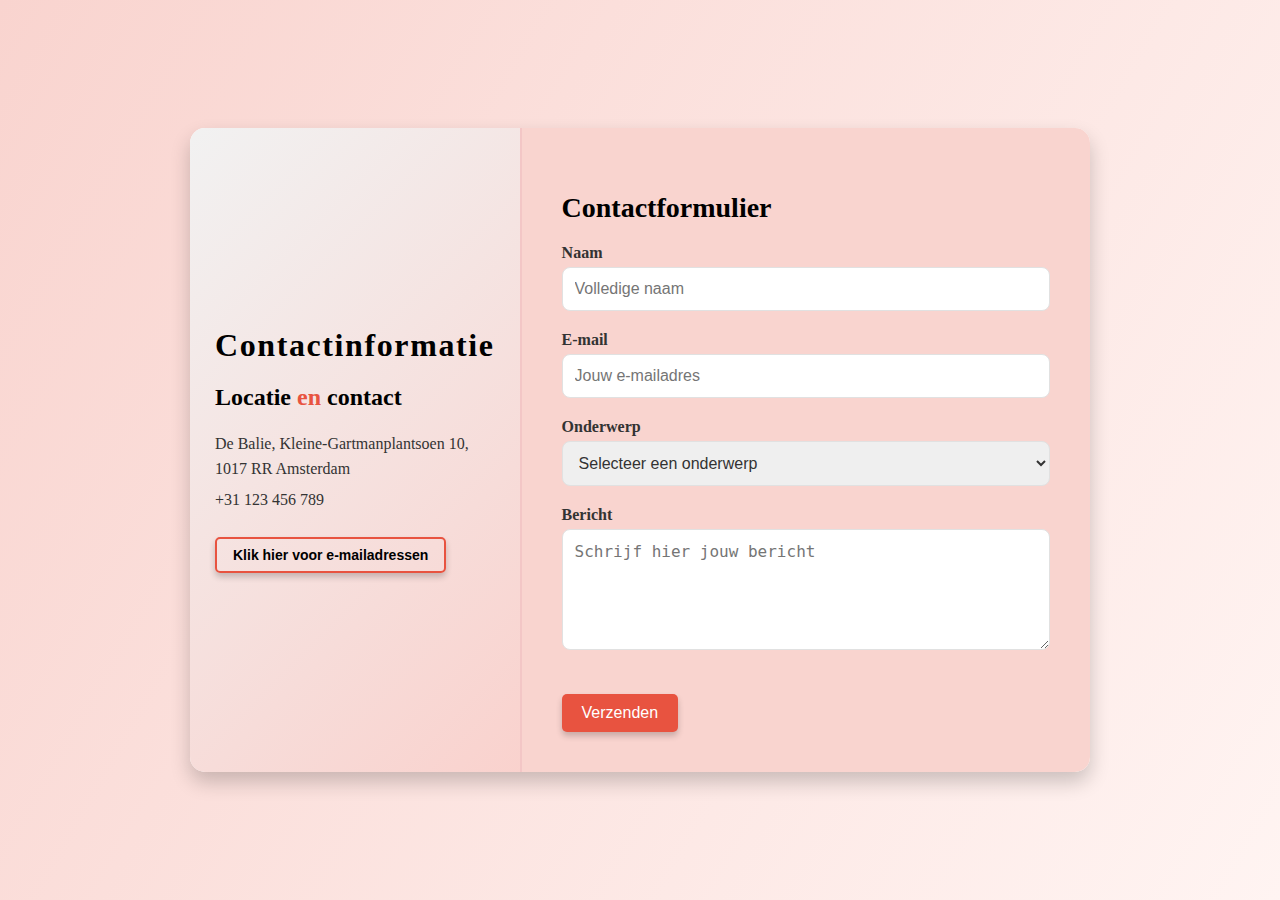
==== index.html @ cf5937b4 "opmaak gegeven aan de contactpagina #133" ====
<!DOCTYPE html>
<html lang="en">
<head>
  <meta charset="UTF-8">
  <meta name="viewport" content="width=device-width, initial-scale=1.0">
  <title>Contact Form Design</title>
  <!-- Link naar externe CSS-bestanden -->
  <link rel="stylesheet" href="styles/style.css">
  <link rel="stylesheet" href="https://cdnjs.cloudflare.com/ajax/libs/animate.css/4.1.1/animate.min.css">
</head>
<body class="centered-layout">
  <main class="container">
    <!-- Sectie: Contactinformatie kaart -->
    <section class="info-card">
      <header class="info-header">
        <h1>Contactinformatie</h1>
      </header>

      <div class="info-content">
        <h2>Locatie <span class="highlight">en</span> contact</h2>
        <!-- Locatie en telefoonnummer -->
     
        
        <p>De Balie, Kleine-Gartmanplantsoen 10, 1017 RR Amsterdam</p>
        <p>+31 123 456 789</p>
        
        <!-- Knop om e-mailadressen te tonen -->
        <button id="toggle-emails" class="toggle-button">
          Klik hier voor e-mailadressen
        </button>
        
        <!-- Verborgen sectie met e-maildetails -->
        <div id="email-details" class="email-details hidden">
          <h2>E-mailadressen</h2>
          <ul>
            <li><strong>Algemene vragen:</strong> <a href="mailto:redactie@redpers.nl">redactie@redpers.nl</a></li>
            <li><strong>Gastartikel insturen:</strong> <a href="mailto:meedoen@redpers.nl">meedoen@redpers.nl</a></li>
            <li><strong>Hoofdredactie:</strong> <a href="mailto:redactie@redpers.nl">redactie@redpers.nl</a></li>
            <li><strong>Vertrouwenspersoon:</strong> <a href="mailto:frederique@redpers.nl">frederique@redpers.nl</a></li>
          </ul>
        </div>
      </div>
    </section>
    
    <!-- Sectie: Contactformulier -->
    <section class="contact-form">
      <header>
        <h2>Contactformulier</h2>
      </header>
     
      <!-- Formulier om contactgegevens en een bericht in te vullen -->
      <form>
        <div class="form-group">
          <label for="name">Naam</label>
          <input type="text" id="name" name="name" placeholder="Volledige naam" required>
        </div>
        <div class="form-group">
          <label for="email">E-mail</label>
          <input type="email" id="email" name="email" placeholder="Jouw e-mailadres" required>
        </div>
        
        <div class="form-group">
          <label for="topic">Onderwerp</label>
          <select id="topic" name="topic" required>
            <option value="" disabled selected>Selecteer een onderwerp</option>
            <option value="algemeen">Algemene vragen</option>
            <option value="meedoen">Deelname Red Pers</option>
            <option value="hoofdredactie">Contact hoofdredactie</option>
            <option value="vertrouwenspersoon">Contact vertrouwenspersoon</option>
          </select>
        </div>
       
        <div class="form-group">
          <label for="message">Bericht</label>
          <textarea id="message" name="message" placeholder="Schrijf hier jouw bericht" rows="5" required></textarea>
        </div>
        <div id="form-feedback" class="feedback hidden"></div>
        <button type="submit" class="submit-btn">Verzenden</button>
      </form>
    </section>
  </main>
 
    </section>
  </main>
 
  <!-- Link naar externe JavaScript-bestand -->
  <script src="script/script.js"></script>
</body>
</html>
---- styles/style.css ----
* {
   
    box-sizing: border-box; 
  }
  
  body {
  
  /* ==== Kleuren ==== */
  --c-primary: #000000; /* Zwart, voor belangrijkste elementen */
  --c-bg-accent: #F9D4CF; /* Lichtroze, voor achtergronden */
  --c-accent: #E85340; /* Rood, voor knoppen en accenten */
  --c-text: #FFFFFF; /* Wit, voor tekst op donkere achtergronden */
  --c-placeholder:#333333; /* Donkergrijs, voor placeholders */
  --c-error: #721c24; /* Rood, voor foutmeldingen */
  --c-success: #155724; /* Groen, voor succesmeldingen */
  
  
   /* ==== Typografie ==== */
  /* Fonts */
  --font-heading: "Tiempos Headline", sans-serif; /* Voor koppen */
  --font-body: "Inter", sans-serif; /* Voor gewone tekst */
  
   
  /* Font-groottes */
  --fs-h1: 2rem; /* Grootste koppen (H1) */
  --fs-h2: 1.75rem; /* Subkoppen (H2) */
  --fs-h3: 1.5rem; /* Kleine koppen (H3) */
  --fs-h4: 1.25rem; /* Kleinste koppen (H4) */
  --fs-body: 1rem; /* Voor gewone tekst */
  --fs-author: 0.75rem; /* Voor kleine tekst (zoals auteursinfo) */
  
  
  /* Regelhoogtes */
   --lh-h1: 1.2; /* H1 regelhoogte */
   --lh-heading: 1.4; /* H2 en H3 regelhoogte */
   --lh-body: 1.6; /* Regelhoogte voor gewone tekst */
   --lh-small: 1.4; /* Regelhoogte voor kleine tekst */
  
  
  /* Font-gewichten */
  --fw-h1: 700; /* Vet, voor H1 */
  --fw-heading: 600; /* Halfvet, voor H2 en H3 */
  --fw-body: 400; /* Normaal, voor gewone tekst */
  --fw-small: 300; /* Licht, voor kleine tekst */
  
  
  /* ==== Tekst Transform ==== */
  --txt-none: none;/* Geen hoofdletterwijzigingen */
  --txt-upper: uppercase; /* Volledig in hoofdletters */
  
  /* ==== Letter Spacing ==== */
  --ls-small: 0.025em; /* Voor subtiele extra ruimte (bijvoorbeeld bodytekst en labels) */
  --ls-medium: 0.05em; /* Voor kopteksten (zoals H1, H2) */
  --ls-large: 0.1em;  /* Voor knoppen of subtitels */
  
  }


/* ==== body opmaak van de contactpagina ==== */
.centered-layout {
  display: flex;
  margin: 0%;
  padding: 0%;
  justify-content: center;
  align-items: center;
  height: 100vh;
  background: linear-gradient(120deg, var(--c-bg-accent), #fff4f2);
}

/* ==== Linkerkant sectie opmaak van de container ==== */

.container {
  display: flex;
  background-color: var(--c-text);
  border-radius: 0.9375rem;
  overflow: hidden;
  box-shadow: 0 0.625rem 1.25rem rgba(0, 0, 0, 0.2);
  max-width: 900px;
  width: 90%;
}
/* Info kaart stijl */

.info-card {
  background: linear-gradient(135deg, rgba(240, 240, 240, 0.9), rgba(249, 205, 200, 0.9));
  padding: 1.5625rem;
  flex: 1;
  display: flex;
  flex-direction: column;
  justify-content: center;
  text-align: left;
  border-right: 0.125rem solid #f3c6c6;
}

.info-card p {
  margin: 0.3125rem 0;
  font-size: var(--fs-body);
  line-height: var(--lh-body);
  color: var(--c-placeholder);
}

.info-header h1 {
  font-weight: var(--fw-h1); 
  letter-spacing: var(--ls-medium); 
  margin: 0; 
}

.highlight {
  color:var(--c-accent); 
  font-weight: var(--fw-h1); 
}

.info-card button {
  color: var(--c-primary);
  background-color: transparent; 
  border: 0.125rem solid var(--c-accent); 
  padding: 0.5rem 1rem; 
  font-size: 0.875rem;
  cursor: pointer;
  font-family: var(--font-body); 
  font-weight: var(--fw-heading); 
  text-align: center; 
  margin-right: 1rem; 
}

.info-card button:hover {
  background-color: var(--c-accent); 
  color: var(--c-text); 
  border-color: var(--c-accent);
}


/* Stijl voor e-mailknoppen en details */

/* Verberg de e-maildetails standaard */
#email-details.hidden {
  display: none;
}

/* Stijl voor de lijst */
#email-details ul {
  list-style-type: none;
  margin-top: 1rem; 
  padding: 0;
  border-top: 0.0625rem solid rgba(232, 83, 64, 0.3); 
  padding-top: 1rem; 
}

/* Stijl voor individuele items */
#email-details ul li {
  margin-bottom: 0.625rem; 
  font-size: var(--fs-body); 
  line-height: var(--lh-body);
  color: var(--c-primary); 
}

/* Stijl voor e-mailkoppelingen */
#email-details ul li a {
  color: var(--c-accent); 
  text-decoration: none;
  font-weight: var(--fw-heading); 
  transition: color 0.3s ease, text-decoration 0.3s ease;
}

#email-details ul li a:hover {
  text-decoration: underline; 
  color:var(--c-accent); 
}

/* Stijl voor de koptekst van e-maildetails */
#email-details h2 {
  font-size: var(--fs-h4); 
  font-weight: var(--fw-heading);
  color: var(--c-primary); 
  margin: 1rem 0 0.5rem;
  text-align: left; 
}


/* ==== Rechterkant opmaak van de container ==== */

.contact-form {
  flex: 2;
  padding: 2.5rem;
  display: flex;
  flex-direction: column;
  justify-content: center;
  background-color: var(--c-bg-accent);
}

.contact-form h2 {
  margin-bottom: 1.25rem;
  font-size: var(--fs-h2);
  font-weight: var(--fw-heading);
}

.form-group {
  margin-bottom: 1.25rem;
}

.form-group label {
  display: block;
  margin-bottom: 0.3125rem;
  font-weight: var(--fw-heading);
  color: var(--c-placeholder);
}
.form-group input,
.form-group select,
.form-group textarea {
  width: 100%;
  padding: 0.75rem;
  border: 0.0625rem solid #E1E1E1;
  border-radius: 0.5rem;
  font-size: var(--fs-body);
  color: var(--c-placeholder);
  transition: box-shadow 0.3s ease, border-color 0.3s ease;

  /* Animatie toevoegen */
  background-size: 200% 200%; 
  animation: gradientShift 6s infinite ease-in-out; 
}

@keyframes gradientShift {
  0% {
    background-position: 0% 50%;
    background: linear-gradient(135deg, rgba(245, 245, 245, 0.8), rgba(255, 240, 240, 0.8));
  }
  50% {
    background-position: 100% 50%;
    background: linear-gradient(135deg, rgba(240, 255, 240, 0.8), rgba(240, 245, 255, 0.8));
  }
  100% {
    background-position: 0% 50%;
    background: linear-gradient(135deg, rgba(245, 245, 245, 0.8), rgba(255, 240, 240, 0.8));
  }
}


.form-group input:focus,
.form-group select:focus,
.form-group textarea:focus {
  border-color: var(--c-accent);
  box-shadow: 0 0 0.5rem rgba(232, 83, 64, 0.4);
  outline: none;
}


button {
  margin-top: 1.25rem;
  background-color: var(--c-accent);
  color: var(--c-text);
  border: none;
  padding: 0.625rem 1.25rem;
  border-radius: 0.3125rem;
  font-size: var(--fs-body);
  cursor: pointer;
  box-shadow: 0 0.25rem 0.375rem rgba(0, 0, 0, 0.2);
}

button:hover {
  background-color: var(--c-primary);
  box-shadow: 0 0.375rem 0.75rem rgba(0, 0, 0, 0.3);
}
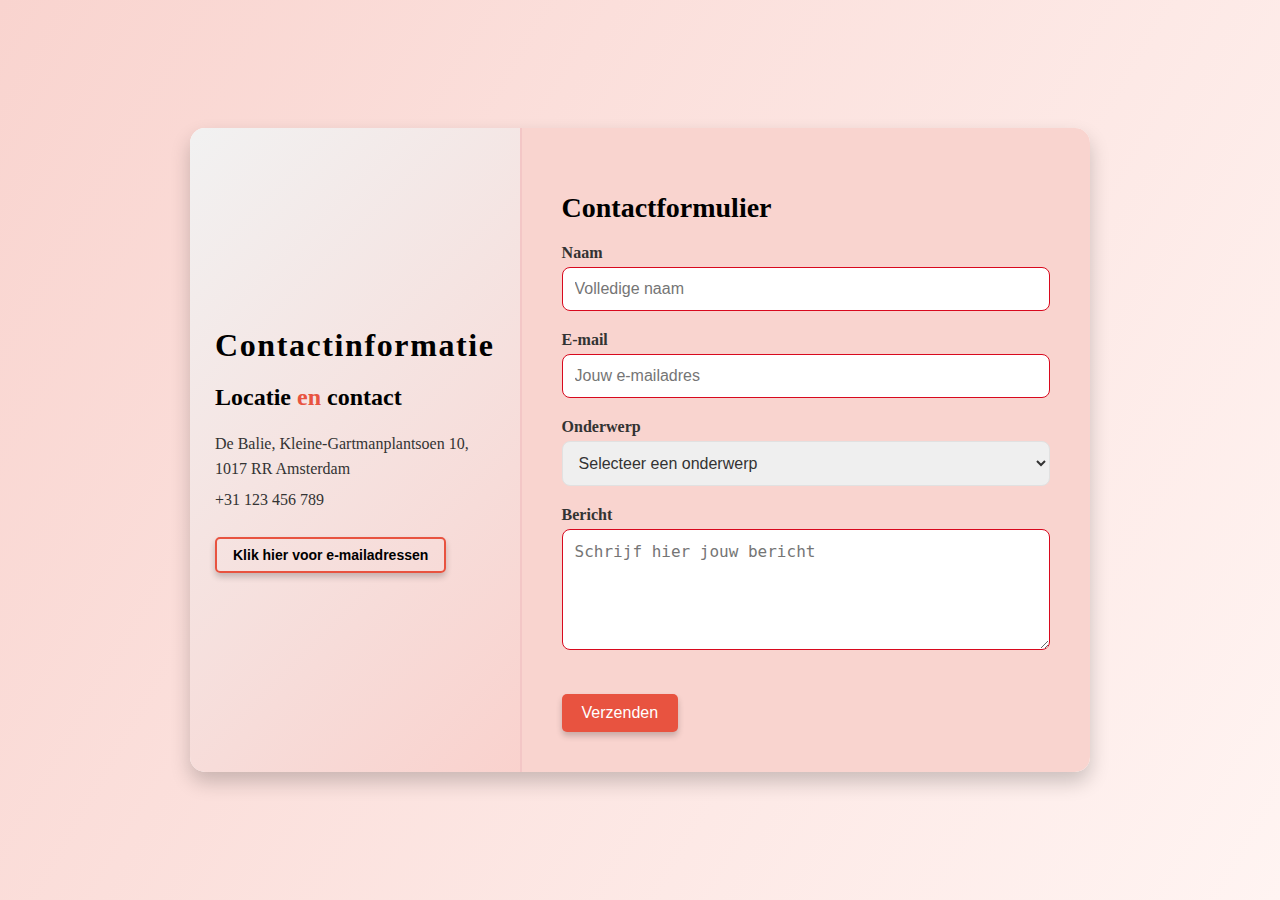
==== commit 67c8b6fa: "Implement JavaScript-drie-stappenplan for form validation and feedback #125" ====
--- a/index.html
+++ b/index.html
@@ -6,7 +6,7 @@
   <title>Contact Form Design</title>
   <!-- Link naar externe CSS-bestanden -->
   <link rel="stylesheet" href="styles/style.css">
-  <link rel="stylesheet" href="https://cdnjs.cloudflare.com/ajax/libs/animate.css/4.1.1/animate.min.css">
+
 </head>
 <body class="centered-layout">
   <main class="container">
@@ -53,10 +53,12 @@
         <div class="form-group">
           <label for="name">Naam</label>
           <input type="text" id="name" name="name" placeholder="Volledige naam" required>
+          
         </div>
         <div class="form-group">
           <label for="email">E-mail</label>
           <input type="email" id="email" name="email" placeholder="Jouw e-mailadres" required>
+
         </div>
         
         <div class="form-group">
--- a/styles/style.css
+++ b/styles/style.css
@@ -11,8 +11,9 @@
   --c-accent: #E85340; /* Rood, voor knoppen en accenten */
   --c-text: #FFFFFF; /* Wit, voor tekst op donkere achtergronden */
   --c-placeholder:#333333; /* Donkergrijs, voor placeholders */
-  --c-error: #721c24; /* Rood, voor foutmeldingen */
+  --c-error: #d8091e; /* Rood, voor foutmeldingen */
   --c-success: #155724; /* Groen, voor succesmeldingen */
+  --br-clr:#f3c6c6;
   
   
    /* ==== Typografie ==== */
@@ -88,7 +89,7 @@
   flex-direction: column;
   justify-content: center;
   text-align: left;
-  border-right: 0.125rem solid #f3c6c6;
+  border-right: 0.125rem solid var( --br-clr);
 }
 
 .info-card p {
@@ -151,6 +152,9 @@
   font-size: var(--fs-body); 
   line-height: var(--lh-body);
   color: var(--c-primary); 
+  display: flex;
+  flex-direction: column;
+
 }
 
 /* Stijl voor e-mailkoppelingen */
@@ -214,6 +218,7 @@
   color: var(--c-placeholder);
   transition: box-shadow 0.3s ease, border-color 0.3s ease;
 
+
   /* Animatie toevoegen */
   background-size: 200% 200%; 
   animation: gradientShift 6s infinite ease-in-out; 
@@ -244,6 +249,68 @@
 }
 
 
+input:invalid, textarea:invalid {
+  border-color:var(--c-error);
+}
+
+input:valid, textarea:valid {
+  border-color: green;
+}
+
+
+/* input stijl voor foutmeldingen */
+.error-message {
+  background: transparent;
+  border-left: 0.25rem solid var(--c-accent); 
+  border-radius: 0.25rem;
+  padding: 0.25rem 0.5rem;
+  margin-top: 0.25rem;
+  font-size: 0.75rem;
+  font-weight: bold;
+  color: var(--c-error, red); 
+  display: block; 
+  animation: fadeIn 0.3s ease-in-out; 
+}
+
+
+/* Pictogramstijl voor foutmeldingen */
+.error-message::before {
+  content: "⚠️"; 
+  font-size: 1em; 
+  color: var(--c-accent); 
+}
+
+/* Animatie voor fade-in */
+@keyframes fadeIn {
+  from {
+    opacity: 0; /* Start onzichtbaar */
+    transform: translateY(-0.25rem); /* Beweeg een beetje naar boven */
+  }
+  to {
+    opacity: 1; /* Volledig zichtbaar */
+    transform: translateY(0); /* Terug naar oorspronkelijke positie */
+  }
+}
+
+
+
+/* Stijl voor invoervelden met fouten */
+input.error,
+textarea.error,
+select.error {
+  border-color: var(--c-accent, red); /* Rode rand voor foutveld */
+  box-shadow: 0 0 0.125rem rgba(232, 83, 64, 0.5); /* Subtiele schaduw */
+}
+
+input.error:focus,
+textarea.error:focus,
+select.error:focus {
+  outline: none; /* Geen standaard blauwe rand */
+  box-shadow: 0 0 0.25rem rgba(232, 83, 64, 0.5); /* Vergroot de schaduw bij focus */
+}
+  
+
+/* Standaardstijl voor de knop */
 button {
   margin-top: 1.25rem;
   background-color: var(--c-accent);
@@ -254,9 +321,106 @@
   font-size: var(--fs-body);
   cursor: pointer;
   box-shadow: 0 0.25rem 0.375rem rgba(0, 0, 0, 0.2);
+  transition: all 0.3s ease;
 }
 
 button:hover {
   background-color: var(--c-primary);
   box-shadow: 0 0.375rem 0.75rem rgba(0, 0, 0, 0.3);
 }
+
+
+
+/* Stijl voor de foutmelding van verzending */
+
+/* Algemene stijl voor feedbackmeldingen */
+.feedback {
+  display: none; 
+  margin-top: 0.5rem;
+  padding: 0.5rem;
+  border-radius: 0.5rem; 
+  font-size: var(--fs-body, 1rem);
+  text-align: center;
+  backdrop-filter: blur(5px); 
+  border: 1px solid transparent;
+  animation: fadeIn 0.5s ease-in-out forwards; 
+}
+
+/* Specifieke stijl voor succesmeldingen */
+.feedback.success {
+  color: var(--c-success, #155724);
+  border-color: rgba(21, 87, 36, 0.2);
+}
+
+/* Specifieke stijl voor foutmeldingen */
+.feedback.error {
+  color: var(--c-error);
+  border-color: rgba(114, 28, 36, 0.2);
+}
+
+/* Fade-in animatie definitie */
+@keyframes fadeIn {
+  from {
+    opacity: 0;
+    transform: translateY(-10px);
+  }
+  to {
+    opacity: 1;
+    transform: translateY(0);
+  }
+}
+
+
+
+/* Alleen voor mobiele apparaten */
+@media (max-width: 768px) {
+
+  .container {
+    flex-direction: column; 
+    width: 100%; 
+    margin: 0 auto; 
+  }
+
+  /* Zorg ervoor dat de volgorde wordt aangepast */
+  .contact-form {
+    order: 1; /* Zet het contactformulier bovenaan */
+    padding: 1.5rem; 
+  }
+
+  .info-card {
+    order: 2; /* Zet de informatiekaart onderaan */
+    border-right: none; 
+    border-top: 0.125rem solid var( --br-clr);
+    text-align: left;
+    padding: 1.5rem 1rem;
+  }
+
+  /* Contactinformatie styling */
+  .info-card h1 {
+    display: none; /* Verberg de grote kop in de mobiele versie */
+  }
+
+  .info-card p {
+    font-size: 0.875rem; 
+    margin-bottom: 0.5rem;
+    line-height: var(--fs-h3)
+  }
+
+  /* Knop voor e-mailadressen aanpassen */
+  .info-card button {
+    width: 100%; 
+    font-size: 0.875rem; 
+    padding: 0.5rem;
+    margin: 1.5rem 0; 
+  }
+
+  /* scheiding tussen secties */
+  .contact-form {
+    border-bottom: 0.125rem solid var( --br-clr); 
+  }
+
+  /*  styling */
+  button {
+    margin-bottom: 1.5rem; 
+  }
+}
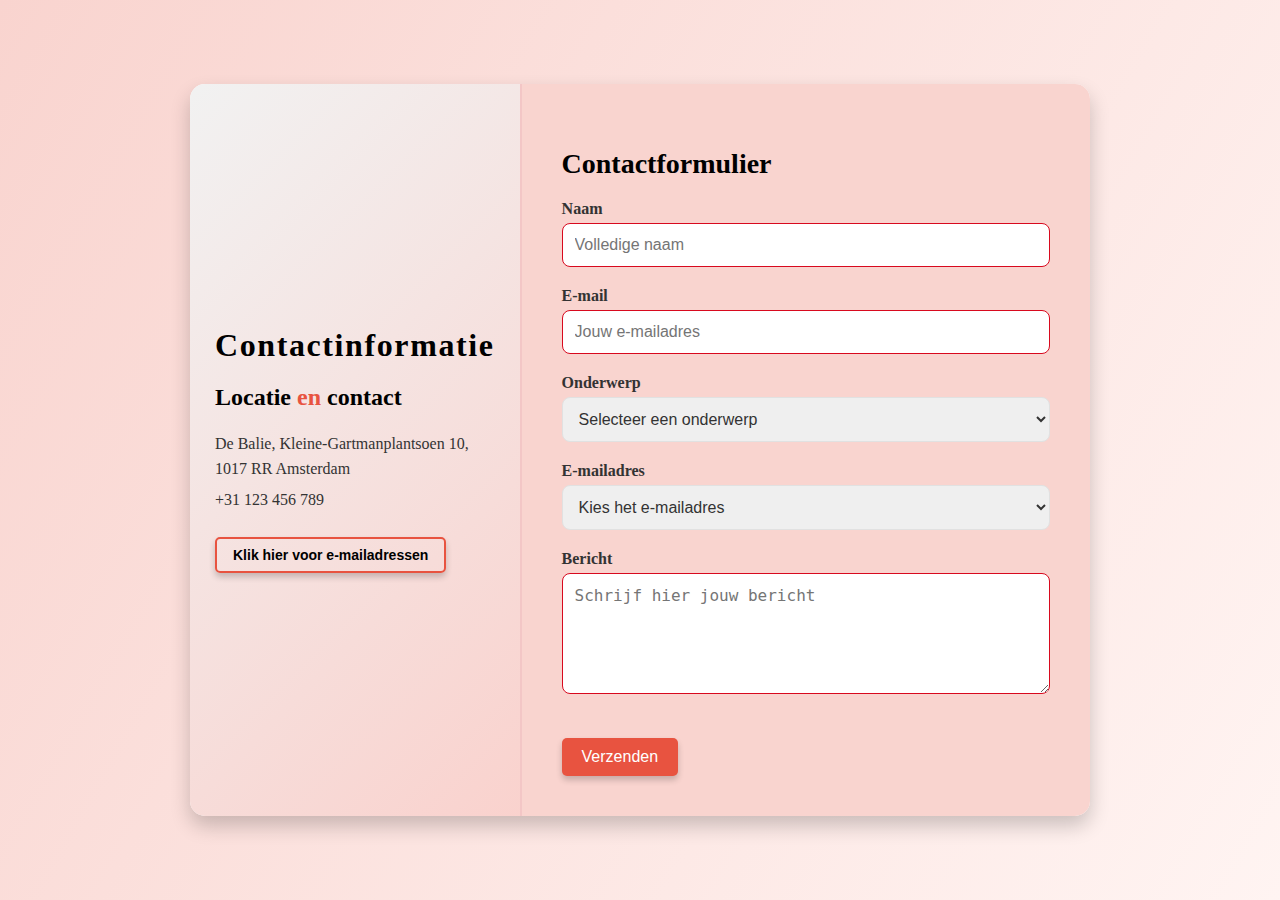
==== commit 36751f95: "Contactpagina voltooid" ====
--- a/index.html
+++ b/index.html
@@ -6,9 +6,12 @@
   <title>Contact Form Design</title>
   <!-- Link naar externe CSS-bestanden -->
   <link rel="stylesheet" href="styles/style.css">
+</head>
 
-</head>
+
 <body class="centered-layout">
+
+
   <main class="container">
     <!-- Sectie: Contactinformatie kaart -->
     <section class="info-card">
@@ -19,16 +22,14 @@
       <div class="info-content">
         <h2>Locatie <span class="highlight">en</span> contact</h2>
         <!-- Locatie en telefoonnummer -->
-     
-        
         <p>De Balie, Kleine-Gartmanplantsoen 10, 1017 RR Amsterdam</p>
         <p>+31 123 456 789</p>
-        
+
         <!-- Knop om e-mailadressen te tonen -->
         <button id="toggle-emails" class="toggle-button">
           Klik hier voor e-mailadressen
         </button>
-        
+
         <!-- Verborgen sectie met e-maildetails -->
         <div id="email-details" class="email-details hidden">
           <h2>E-mailadressen</h2>
@@ -41,51 +42,82 @@
         </div>
       </div>
     </section>
-    
+
+    <!-- Virtuele muis die beweegt en geanimeerd is op de pagina -->
+    <div id="virtual-mouse" class="virtual-mouse">
+      <svg xmlns="http://www.w3.org/2000/svg" viewBox="0 0 203.079 203.079" height="40px" width="40px">
+        <path d="M192.231,104.082V102c0-12.407-10.094-22.5-22.5-22.5c-2.802,0-5.484,0.519-7.961,1.459
+          C159.665,70.722,150.583,63,139.731,63c-2.947,0-5.76,0.575-8.341,1.61C128.667,55.162,119.624,48,109.231,48
+          c-2.798,0-5.496,0.541-8,1.516V22.5c0-12.407-10.094-22.5-22.5-22.5s-22.5,10.093-22.5,22.5v66.259
+          c-3.938-5.029-8.673-9.412-14.169-11.671c-6.133-2.52-12.587-2.219-18.667,0.872c-11.182,5.686-15.792,19.389-10.277,30.548
+          l27.95,56.563c0.79,1.552,19.731,38.008,54.023,38.008h40c31.54,0,57.199-25.794,57.199-57.506l-0.031-41.491H192.231z
+          M135.092,188.079h-40c-24.702,0-40.091-28.738-40.646-29.796l-27.88-56.42c-1.924-3.893-0.33-8.519,3.629-10.532
+          c2.182-1.11,4.081-1.223,6.158-0.372c8.281,3.395,16.41,19.756,19.586,29.265l2.41,7.259l12.883-4.559V22.5
+          c0-4.136,3.364-7.5,7.5-7.5s7.5,3.364,7.5,7.5V109h0.136h14.864h0.136V71c0-4.187,3.748-8,7.864-8c4.262,0,8,3.505,8,7.5v15v26h15
+          v-26c0-4.136,3.364-7.5,7.5-7.5s7.5,3.364,7.5,7.5V102v16.5h15V102c0-4.136,3.364-7.5,7.5-7.5s7.5,3.364,7.5,7.5v10.727h0.035
+          l0.025,32.852C177.291,169.014,158.36,188.079,135.092,188.079z"/>
+      </svg>
+    </div>
+
+
     <!-- Sectie: Contactformulier -->
     <section class="contact-form">
       <header>
         <h2>Contactformulier</h2>
       </header>
-     
+
       <!-- Formulier om contactgegevens en een bericht in te vullen -->
       <form>
-        <div class="form-group">
-          <label for="name">Naam</label>
-          <input type="text" id="name" name="name" placeholder="Volledige naam" required>
-          
-        </div>
-        <div class="form-group">
-          <label for="email">E-mail</label>
-          <input type="email" id="email" name="email" placeholder="Jouw e-mailadres" required>
+        <fieldset>
+          <legend>Contactgegevens</legend>
+          <div class="form-group">
+            <label for="name">Naam</label>
+            <input type="text" id="name" name="name" placeholder="Volledige naam" required>
+          </div>
 
-        </div>
-        
-        <div class="form-group">
-          <label for="topic">Onderwerp</label>
-          <select id="topic" name="topic" required>
-            <option value="" disabled selected>Selecteer een onderwerp</option>
-            <option value="algemeen">Algemene vragen</option>
-            <option value="meedoen">Deelname Red Pers</option>
-            <option value="hoofdredactie">Contact hoofdredactie</option>
-            <option value="vertrouwenspersoon">Contact vertrouwenspersoon</option>
-          </select>
-        </div>
-       
-        <div class="form-group">
-          <label for="message">Bericht</label>
-          <textarea id="message" name="message" placeholder="Schrijf hier jouw bericht" rows="5" required></textarea>
-        </div>
+          <div class="form-group">
+            <label for="email">E-mail</label>
+            <input type="email" id="email" name="email" placeholder="Jouw e-mailadres" required>
+          </div>
+
+          <div class="form-group">
+            <label for="topic">Onderwerp</label>
+            <select id="topic" name="topic" required>
+              <option value="" disabled selected>Selecteer een onderwerp</option>
+              <option value="algemeen">Algemene vragen</option>
+              <option value="meedoen">Deelname Red Pers</option>
+              <option value="hoofdredactie">Contact hoofdredactie</option>
+              <option value="vertrouwenspersoon">Contact vertrouwenspersoon</option>
+            </select>
+          </div>
+        </fieldset>
+
+
+<div class="form-group">
+  <label for="recipient-email">E-mailadres</label>
+  <select id="recipient-email" name="recipient-email" required>
+    <option value="" disabled selected>Kies het e-mailadres</option>
+    <option value="redactie@redpers.nl">redactie@redpers.nl </option>
+    <option value="meedoen@redpers.nl">meedoen@redpers.nl </option>
+    <option value="redactie@redpers.nl">redactie@redpers.nl </option>
+    <option value="frederique@redpers.nl">frederique@redpers.nl </option>
+  </select>
+</div>
+        <fieldset>
+          <legend>Bericht</legend>
+          <div class="form-group">
+            <label for="message">Bericht</label>
+            <textarea id="message" name="message" placeholder="Schrijf hier jouw bericht" rows="5" required></textarea>
+          </div>
+        </fieldset>
+
         <div id="form-feedback" class="feedback hidden"></div>
         <button type="submit" class="submit-btn">Verzenden</button>
       </form>
     </section>
   </main>
- 
-    </section>
-  </main>
- 
+
   <!-- Link naar externe JavaScript-bestand -->
   <script src="script/script.js"></script>
 </body>
-</html>
+</html>--- a/styles/style.css
+++ b/styles/style.css
@@ -55,6 +55,134 @@
   --ls-large: 0.1em;  /* Voor knoppen of subtitels */
   
   }
+
+
+
+
+
+
+/* De hoofdcontainer voor de navigatiebalk */
+.navbar {
+  display: flex; /* Zorgt voor een flexibele layout */
+  justify-content: space-between; /* Verspreidt inhoud gelijkmatig aan beide zijden */
+  align-items: center; /* Centreert items verticaal */
+  background-color: var(--black); /* Donkere achtergrond */
+  color: var(--white); /* Witte tekstkleur voor hoog contrast */
+  padding: 1rem 2rem; /* Binnenruimte voor de navbar */
+  box-shadow: 0 2px 4px rgba(0, 0, 0, 0.1); /* Subtiele schaduw voor diepte */
+}
+
+/* Linkerkant van de navigatiebalk, bevat datum en andere elementen */
+.navbar-left {
+  display: flex; /* Flexibele layout */
+  align-items: center; /* Centreert items verticaal */
+  gap: 1.25rem; /* Ruimte tussen de elementen */
+}
+
+/* Sectie voor het weergeven van de datum */
+.date-section {
+  display: flex; /* Flexibele layout */
+  flex-direction: column; /* Plaatst datum en subtitel onder elkaar */
+}
+
+.date-section .date {
+  font-size: var(--font-size-meta); /* Tekstgrootte volgens de stijlgids */
+  font-weight: bold; /* Zorgt voor vetgedrukte tekst */
+  color: var(--white); /* Witte tekstkleur voor hoog contrast */
+  margin-bottom: 0.5rem; /* Ruimte onder de datum */
+}
+
+.date-section .subtitle {
+  font-size: var(--font-size-meta); /* Gebruik meta-tekstgrootte */
+  color: var(--grey); /* Gebruik grijstint voor minder opvallende tekst */
+}
+
+/* Sectie die iconen en teksten bevat */
+.icons {
+  display: flex; /* Flexibele layout */
+  gap: 1rem; /* Ruimte tussen de iconen */
+}
+
+/* Layout voor een icoon en de bijbehorende tekst */
+.icon-text {
+  display: flex; /* Plaatst icoon en tekst naast elkaar */
+  align-items: center; /* Centreert ze verticaal */
+  gap: 0.5rem; /* Ruimte tussen het icoon en de tekst */
+  font-size: var(--font-size-text); /* Tekstgrootte volgens de stijlgids */
+}
+
+.icon {
+  width: 1.2rem; /* Breedte van het icoon */
+  height: 1.2rem; /* Hoogte van het icoon */
+  fill: var(--primary-color-accent); /* Accentkleur voor iconen */
+}
+
+/* Rechterkant van de navigatiebalk met links */
+.navbar-right {
+  display: flex; /* Flexibele layout */
+  align-items: center; /* Centreert items verticaal */
+  gap: 1.25rem; /* Ruimte tussen de links */
+}
+
+/* Styling voor de links in de rechterkant van de navbar */
+.navbar-right a {
+  color: var(--white); /* Witte tekstkleur voor hoog contrast */
+  text-decoration: none; /* Verwijdert onderlijning */
+  font-size: var(--font-size-text); /* Gebruik standaard tekstgrootte */
+  font-weight: 500; /* Iets vetgedrukter voor leesbaarheid */
+  transition: color 0.3s ease; /* Voegt een kleurtransitie toe bij hover */
+}
+
+/* Hover-effect voor de links */
+.navbar-right a:hover {
+  color: var(--primary-color); /* Verander de kleur naar primaire kleur bij hover */
+}
+
+/* Mobiele Responsiviteit */
+@media (max-width: 768px) {
+  .navbar {
+      flex-direction: column; /* Plaats items onder elkaar */
+      align-items: flex-start; /* Align naar links voor een betere mobiele layout */
+      padding: 1rem; /* Minder padding op mobiel */
+  }
+
+  .navbar-left {
+      margin-bottom: 1rem; /* Ruimte onder de linkerkant */
+  }
+
+  .navbar-right a {
+      font-size: var(--font-size-meta); /* Maak tekst kleiner op mobiele apparaten */
+  }
+}
+
+@media (max-width: 480px) {
+  .navbar {
+      justify-content: center; /* Centreer de inhoud op zeer kleine schermen */
+  }
+
+  .navbar-left {
+      display: none; /* Verberg linkerkant om ruimte te besparen */
+  }
+}
+
+
+/* Container voor het logo onder de navigatie */
+.logo-container {
+  display: flex; /* Maakt de container een flexibele box voor eenvoudige uitlijning */
+  justify-content: center; /* Centreert het logo horizontaal in de container */
+  margin: 2rem 0; /* Creëert ruimte van 2rem boven en onder de container */
+  padding: 5rem;
+}
+
+.logo {
+  height: 5rem; /* Stelt de vaste hoogte van het logo in voor consistentie */
+  width: auto; /* Zorgt ervoor dat de breedte automatisch wordt aangepast om de aspectratio te behouden */
+}
+
+
+
+
+
 
 
 /* ==== body opmaak van de contactpagina ==== */
@@ -137,6 +265,8 @@
   display: none;
 }
 
+
+
 /* Stijl voor de lijst */
 #email-details ul {
   list-style-type: none;
@@ -240,6 +370,19 @@
 }
 
 
+legend {
+  position: absolute;
+  height: 0.0625rem; 
+  width: 0.0625rem; 
+  overflow: hidden;
+}
+
+fieldset {
+  border: none;
+  padding: 0;
+  margin: 0;
+}
+
 .form-group input:focus,
 .form-group select:focus,
 .form-group textarea:focus {
@@ -265,7 +408,7 @@
   border-radius: 0.25rem;
   padding: 0.25rem 0.5rem;
   margin-top: 0.25rem;
-  font-size: 0.75rem;
+  font-size: var(--fs-body);
   font-weight: bold;
   color: var(--c-error, red); 
   display: block; 
@@ -331,31 +474,59 @@
 
 
 
+
+
 /* Stijl voor de foutmelding van verzending */
 
 /* Algemene stijl voor feedbackmeldingen */
 .feedback {
   display: none; 
-  margin-top: 0.5rem;
-  padding: 0.5rem;
-  border-radius: 0.5rem; 
+  margin-top: 1rem;
+  padding: 1.5rem; /* Meer padding voor elegantere spacing */
+  border-radius: 1rem; /* Zachtere randen */
   font-size: var(--fs-body, 1rem);
   text-align: center;
-  backdrop-filter: blur(5px); 
-  border: 1px solid transparent;
-  animation: fadeIn 0.5s ease-in-out forwards; 
+  backdrop-filter: blur(5px);
+  border: 1px solid rgba(0, 0, 0, 0.1); /* Subtiele rand in plaats van achtergrondkleur */
+  animation: fadeIn 0.5s ease-in-out forwards;
+  max-width: 350px; /* Iets smallere breedte */
+  margin-left: auto;
+  margin-right: auto;
+  box-shadow: 0 6px 15px rgba(0, 0, 0, 0.05); /* Subtiele schaduw voor diepte */
+  background-color: transparent; /* Geen achtergrondkleur */
 }
 
 /* Specifieke stijl voor succesmeldingen */
 .feedback.success {
   color: var(--c-success, #155724);
-  border-color: rgba(21, 87, 36, 0.2);
-}
+  border-color: rgba(21, 87, 36, 0.3); /* Randkleur aangepast voor succes */
+}
+
+/* Smiley met draai- en veeranimatie */
+.feedback.success::before {
+  content: "😊";
+  font-size: 2rem;
+  display: block;
+  margin-bottom: 0.5rem;
+  animation: bounceAndRotate 1.5s ease-in-out infinite;
+}
+
+@keyframes bounceAndRotate {
+  0%, 100% {
+    transform: translateY(0) rotate(0deg);
+  }
+  50% {
+    transform: translateY(-5px) rotate(10deg);
+  }
+}
+
+
 
 /* Specifieke stijl voor foutmeldingen */
 .feedback.error {
   color: var(--c-error);
   border-color: rgba(114, 28, 36, 0.2);
+  background-color: #fde8e8; /* Lichte foutachtergrondkleur */
 }
 
 /* Fade-in animatie definitie */
@@ -369,6 +540,54 @@
     transform: translateY(0);
   }
 }
+
+/* Puls-animatie definitie */
+@keyframes pulse {
+  0% {
+    transform: scale(1);
+  }
+  50% {
+    transform: scale(1.1);
+  }
+  100% {
+    transform: scale(1);
+  }
+}
+
+
+
+/* Stijl voor de virtuele muis */
+
+.virtual-mouse {
+  position: absolute;
+  width: 3em;
+  height: 3em;
+  border: 0.2em solid var(--br-clr);
+  border-radius: 50%;
+  background: radial-gradient(circle, var(--c-bg-accent) 40%, transparent 60%);
+  pointer-events: none;
+  z-index: 1000;
+  display: none;
+  transform-origin: center;
+  animation: mouse-glow 1.5s infinite alternate ease-in-out;
+  box-shadow: 0 0 0.5em var(--c-accent), 0 0 1em var(--c-bg-accent);
+  opacity: 0.9;
+}
+
+
+
+ 
+
+/* Glow effect bij beweging */
+@keyframes mouse-glow {
+  0% {
+    box-shadow: 0 0 0.5em var(--c-accent), 0 0 1em var(--c-bg-accent);
+  }
+  100% {
+    box-shadow: 0 0 1em var(--c-accent), 0 0 2em var(--c-bg-accent);
+  }
+}
+
 
 
 
@@ -424,3 +643,15 @@
     margin-bottom: 1.5rem; 
   }
 }
+
+li.highlighted {
+  background-color: lightyellow;
+  transition: background-color 0.3s ease;
+}
+
+
+
+
+
+
+
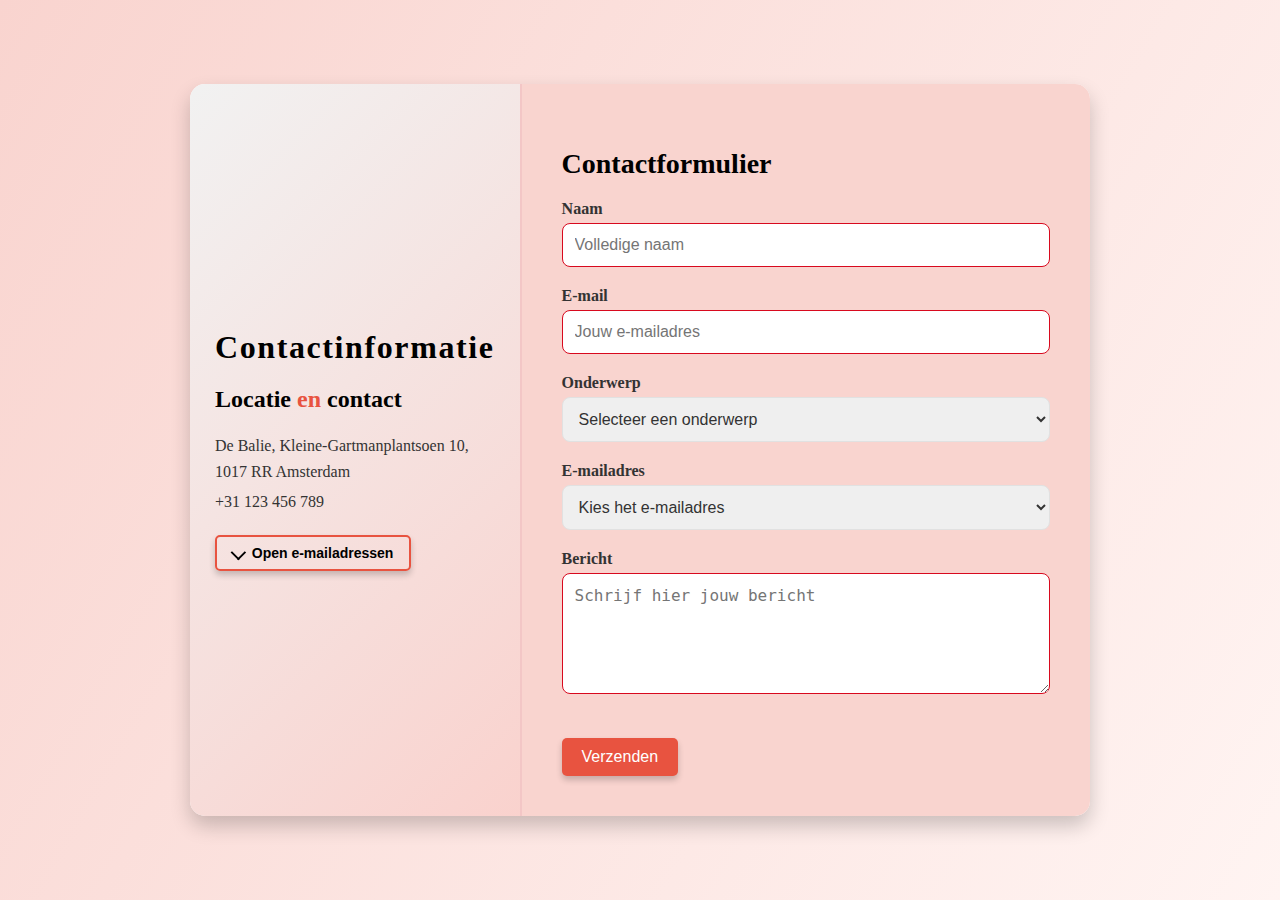
==== commit f8805308: "emailadresknop aangepast" ====
--- a/index.html
+++ b/index.html
@@ -27,7 +27,7 @@
 
         <!-- Knop om e-mailadressen te tonen -->
         <button id="toggle-emails" class="toggle-button">
-          Klik hier voor e-mailadressen
+          Open e-mailadressen
         </button>
 
         <!-- Verborgen sectie met e-maildetails -->
@@ -44,7 +44,7 @@
     </section>
 
     <!-- Virtuele muis die beweegt en geanimeerd is op de pagina -->
-    <div id="virtual-mouse" class="virtual-mouse">
+      <div id="virtual-mouse" class="virtual-mouse">
       <svg xmlns="http://www.w3.org/2000/svg" viewBox="0 0 203.079 203.079" height="40px" width="40px">
         <path d="M192.231,104.082V102c0-12.407-10.094-22.5-22.5-22.5c-2.802,0-5.484,0.519-7.961,1.459
           C159.665,70.722,150.583,63,139.731,63c-2.947,0-5.76,0.575-8.341,1.61C128.667,55.162,119.624,48,109.231,48
@@ -56,7 +56,7 @@
           c0-4.136,3.364-7.5,7.5-7.5s7.5,3.364,7.5,7.5V109h0.136h14.864h0.136V71c0-4.187,3.748-8,7.864-8c4.262,0,8,3.505,8,7.5v15v26h15
           v-26c0-4.136,3.364-7.5,7.5-7.5s7.5,3.364,7.5,7.5V102v16.5h15V102c0-4.136,3.364-7.5,7.5-7.5s7.5,3.364,7.5,7.5v10.727h0.035
           l0.025,32.852C177.291,169.014,158.36,188.079,135.092,188.079z"/>
-      </svg>
+        </svg>
     </div>
 
 
--- a/styles/style.css
+++ b/styles/style.css
@@ -57,134 +57,6 @@
   }
 
 
-
-
-
-
-/* De hoofdcontainer voor de navigatiebalk */
-.navbar {
-  display: flex; /* Zorgt voor een flexibele layout */
-  justify-content: space-between; /* Verspreidt inhoud gelijkmatig aan beide zijden */
-  align-items: center; /* Centreert items verticaal */
-  background-color: var(--black); /* Donkere achtergrond */
-  color: var(--white); /* Witte tekstkleur voor hoog contrast */
-  padding: 1rem 2rem; /* Binnenruimte voor de navbar */
-  box-shadow: 0 2px 4px rgba(0, 0, 0, 0.1); /* Subtiele schaduw voor diepte */
-}
-
-/* Linkerkant van de navigatiebalk, bevat datum en andere elementen */
-.navbar-left {
-  display: flex; /* Flexibele layout */
-  align-items: center; /* Centreert items verticaal */
-  gap: 1.25rem; /* Ruimte tussen de elementen */
-}
-
-/* Sectie voor het weergeven van de datum */
-.date-section {
-  display: flex; /* Flexibele layout */
-  flex-direction: column; /* Plaatst datum en subtitel onder elkaar */
-}
-
-.date-section .date {
-  font-size: var(--font-size-meta); /* Tekstgrootte volgens de stijlgids */
-  font-weight: bold; /* Zorgt voor vetgedrukte tekst */
-  color: var(--white); /* Witte tekstkleur voor hoog contrast */
-  margin-bottom: 0.5rem; /* Ruimte onder de datum */
-}
-
-.date-section .subtitle {
-  font-size: var(--font-size-meta); /* Gebruik meta-tekstgrootte */
-  color: var(--grey); /* Gebruik grijstint voor minder opvallende tekst */
-}
-
-/* Sectie die iconen en teksten bevat */
-.icons {
-  display: flex; /* Flexibele layout */
-  gap: 1rem; /* Ruimte tussen de iconen */
-}
-
-/* Layout voor een icoon en de bijbehorende tekst */
-.icon-text {
-  display: flex; /* Plaatst icoon en tekst naast elkaar */
-  align-items: center; /* Centreert ze verticaal */
-  gap: 0.5rem; /* Ruimte tussen het icoon en de tekst */
-  font-size: var(--font-size-text); /* Tekstgrootte volgens de stijlgids */
-}
-
-.icon {
-  width: 1.2rem; /* Breedte van het icoon */
-  height: 1.2rem; /* Hoogte van het icoon */
-  fill: var(--primary-color-accent); /* Accentkleur voor iconen */
-}
-
-/* Rechterkant van de navigatiebalk met links */
-.navbar-right {
-  display: flex; /* Flexibele layout */
-  align-items: center; /* Centreert items verticaal */
-  gap: 1.25rem; /* Ruimte tussen de links */
-}
-
-/* Styling voor de links in de rechterkant van de navbar */
-.navbar-right a {
-  color: var(--white); /* Witte tekstkleur voor hoog contrast */
-  text-decoration: none; /* Verwijdert onderlijning */
-  font-size: var(--font-size-text); /* Gebruik standaard tekstgrootte */
-  font-weight: 500; /* Iets vetgedrukter voor leesbaarheid */
-  transition: color 0.3s ease; /* Voegt een kleurtransitie toe bij hover */
-}
-
-/* Hover-effect voor de links */
-.navbar-right a:hover {
-  color: var(--primary-color); /* Verander de kleur naar primaire kleur bij hover */
-}
-
-/* Mobiele Responsiviteit */
-@media (max-width: 768px) {
-  .navbar {
-      flex-direction: column; /* Plaats items onder elkaar */
-      align-items: flex-start; /* Align naar links voor een betere mobiele layout */
-      padding: 1rem; /* Minder padding op mobiel */
-  }
-
-  .navbar-left {
-      margin-bottom: 1rem; /* Ruimte onder de linkerkant */
-  }
-
-  .navbar-right a {
-      font-size: var(--font-size-meta); /* Maak tekst kleiner op mobiele apparaten */
-  }
-}
-
-@media (max-width: 480px) {
-  .navbar {
-      justify-content: center; /* Centreer de inhoud op zeer kleine schermen */
-  }
-
-  .navbar-left {
-      display: none; /* Verberg linkerkant om ruimte te besparen */
-  }
-}
-
-
-/* Container voor het logo onder de navigatie */
-.logo-container {
-  display: flex; /* Maakt de container een flexibele box voor eenvoudige uitlijning */
-  justify-content: center; /* Centreert het logo horizontaal in de container */
-  margin: 2rem 0; /* Creëert ruimte van 2rem boven en onder de container */
-  padding: 5rem;
-}
-
-.logo {
-  height: 5rem; /* Stelt de vaste hoogte van het logo in voor consistentie */
-  width: auto; /* Zorgt ervoor dat de breedte automatisch wordt aangepast om de aspectratio te behouden */
-}
-
-
-
-
-
-
-
 /* ==== body opmaak van de contactpagina ==== */
 .centered-layout {
   display: flex;
@@ -237,6 +109,9 @@
   color:var(--c-accent); 
   font-weight: var(--fw-h1); 
 }
+
+
+/* Stijl voor e-mailknoppen en details */
 
 .info-card button {
   color: var(--c-primary);
@@ -249,16 +124,32 @@
   font-weight: var(--fw-heading); 
   text-align: center; 
   margin-right: 1rem; 
+  position: relative; 
+  display: flex; 
+  align-items: center; 
+  justify-content: center; 
+  gap: 0.5rem; 
 }
 
 .info-card button:hover {
   background-color: var(--c-accent); 
   color: var(--c-text); 
   border-color: var(--c-accent);
-}
-
-
-/* Stijl voor e-mailknoppen en details */
+  
+}
+
+.info-card button::before {
+  content: ''; 
+  display: inline-block;
+  width: 0.625em; 
+  height: 0.625em; 
+  border: solid var(--c-primary);
+  border-width: 0 0.125rem 0.125rem 0; 
+  transform: rotate(45deg); 
+}
+
+
+
 
 /* Verberg de e-maildetails standaard */
 #email-details.hidden {
@@ -468,10 +359,12 @@
 }
 
 button:hover {
-  background-color: var(--c-primary);
-  box-shadow: 0 0.375rem 0.75rem rgba(0, 0, 0, 0.3);
-}
-
+  background-color: var(--c-primary); 
+  color: var(--c-text); 
+  box-shadow: 0 0.125rem 0.25rem rgba(0, 0, 0, 0.3);
+  transform: translateY(2px); 
+  transition: all 0.3s ease-in-out;
+}
 
 
 
@@ -655,3 +548,5 @@
 
 
 
+
+
